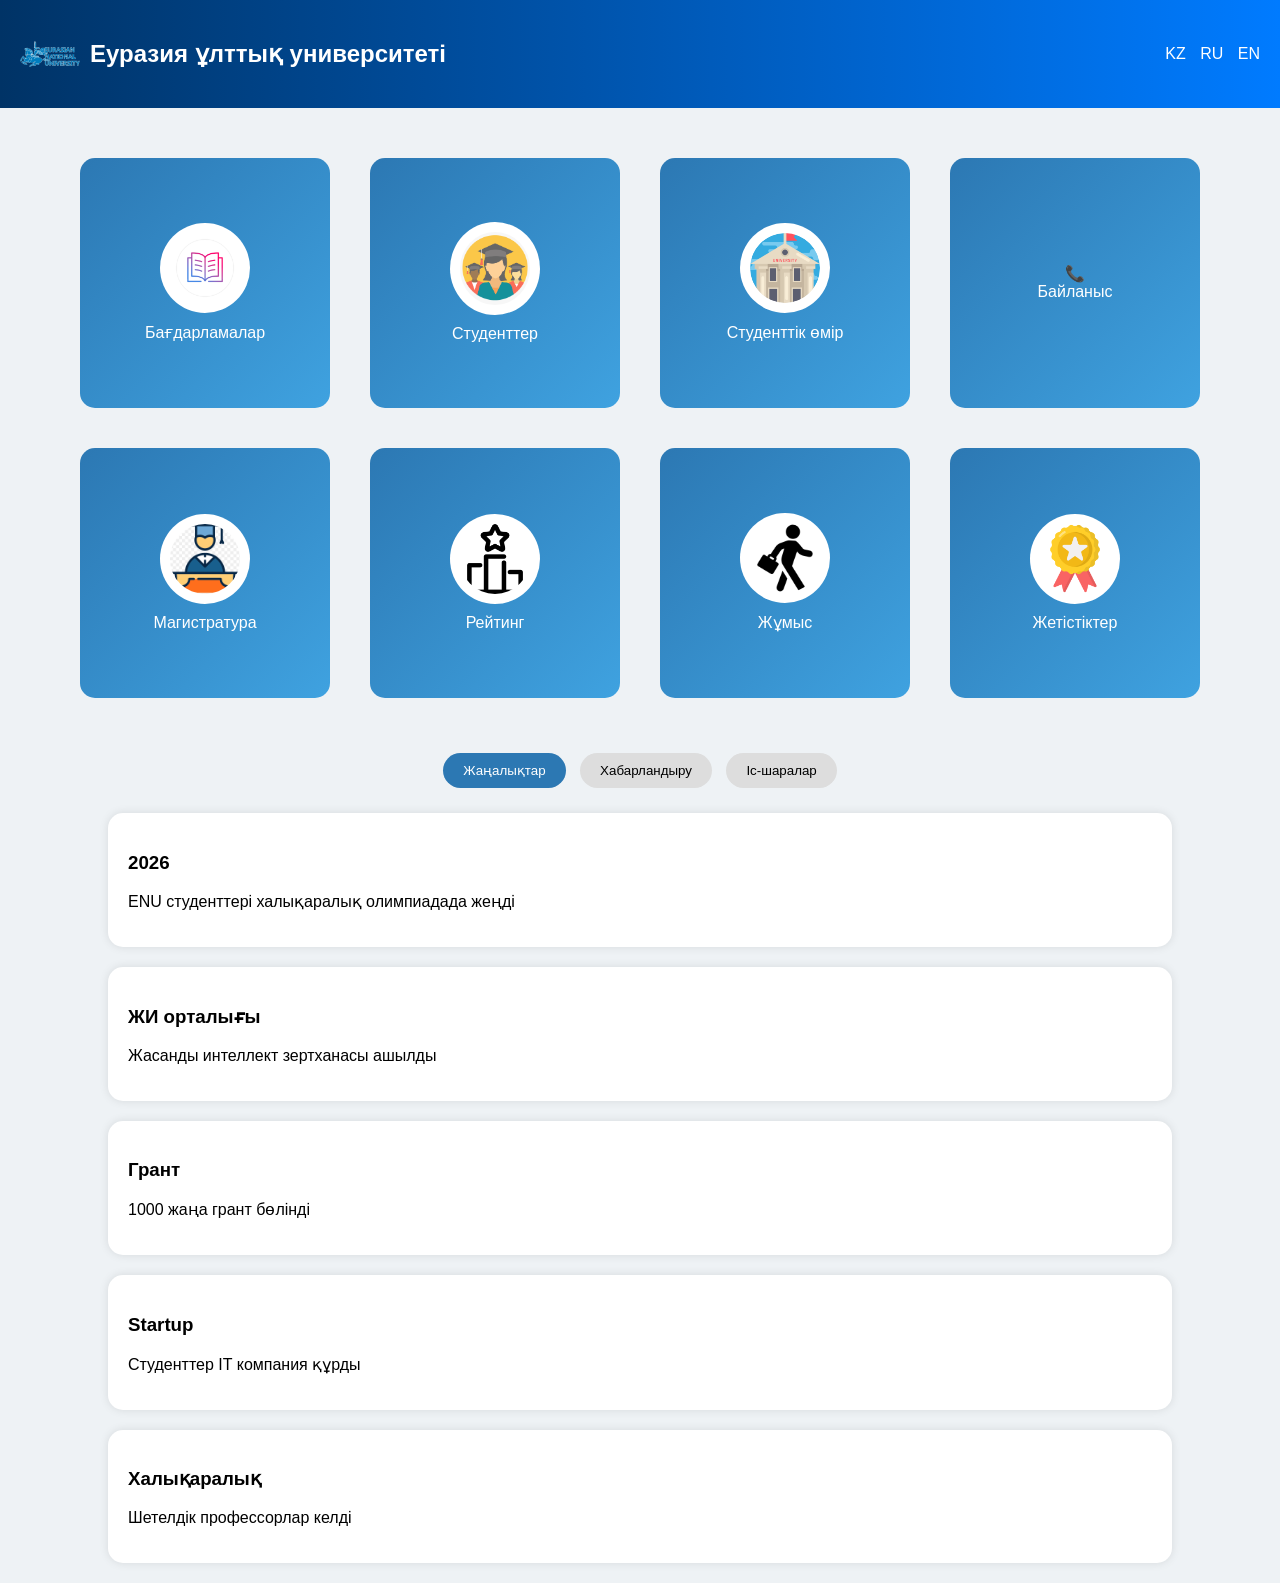
==== index.html @ 0699b09c "Add files via upload" ====
<HTML>
<HEAD>
<TITLE> ENU </TITLE>
<link rel="stylesheet" href="style.css">
</HEAD>

<BODY>

<header>
<div class="header-box">

<div class="logo-box">
<img src="logo.png">
<H2>Еуразия ұлттық университеті</H2>
</div>

<div class="lang">
<a href="#" onclick="changeLang('KZ')">KZ</a>
<a href="#" onclick="changeLang('RU')">RU</a>
<a href="#" onclick="changeLang('EN')">EN</a>
</div>

</div>
</header>

<!-- TILE MENU -->
<div class="grid">

<div class="tile" onclick="location.href='programs.html'">
<div>
<img src="book.png"><BR>
Бағдарламалар
</div>
</div>

<div class="tile" onclick="location.href='students.html'">
<div>
<img src="student.png"><BR>
Студенттер
</div>
</div>

<div class="tile" onclick="location.href='life.html'">
<div>
<img src="uni.png"><BR>
Студенттік өмір
</div>
</div>

<div class="tile" onclick="location.href='contact.html'">
<div>
📞<BR>
Байланыс
</div>
</div>

<div class="tile" onclick="location.href='masters.html'">
<div>
<img src="masters.png"><BR>
Магистратура
</div>
</div>

<div class="tile" onclick="location.href='rating.html'">
<div>
<img src="rating.png"><BR>
Рейтинг
</div>
</div>

<div class="tile" onclick="location.href='jobs.html'">
<div>
<img src="jobs.png"><BR>
Жұмыс
</div>
</div>

<div class="tile" onclick="location.href='achievements.html'">
<div>
<img src="ach.png"><BR>
Жетістіктер
</div>
</div>

</div>

<!-- TABS -->
<div class="tabs">
<button onclick="showTab('news')" class="active">Жаңалықтар</button>
<button onclick="showTab('ads')">Хабарландыру</button>
<button onclick="showTab('events')">Іс-шаралар</button>
</div>

<!-- NEWS -->
<div id="news">
<div class="news"><H3>2026</H3><P>ENU студенттері халықаралық олимпиадада жеңді</P></div>
<div class="news"><H3>ЖИ орталығы</H3><P>Жасанды интеллект зертханасы ашылды</P></div>
<div class="news"><H3>Грант</H3><P>1000 жаңа грант бөлінді</P></div>
<div class="news"><H3>Startup</H3><P>Студенттер IT компания құрды</P></div>
<div class="news"><H3>Халықаралық</H3><P>Шетелдік профессорлар келді</P></div>
</div>

<!-- ADS -->
<div id="ads" style="display:none;">
<div class="news"><H3>Стипендия</H3><P>Өтініш қабылдау басталды</P></div>
<div class="news"><H3>Құжат</H3><P>Құжат тапсыру жалғасуда</P></div>
</div>

<!-- EVENTS -->
<div id="events" style="display:none;">
<div class="news"><H3>Форум</H3><P>IT форум 2026 өтеді</P></div>
<div class="news"><H3>Хакатон</H3><P>48 сағат coding жарыс</P></div>
</div>

<!-- JS -->
<script>
function showTab(tab){
document.getElementById('news').style.display='none';
document.getElementById('ads').style.display='none';
document.getElementById('events').style.display='none';
document.getElementById(tab).style.display='block';
}

function changeLang(lang){
alert("Сайт тілі: "+lang);
}
</script>

</BODY>
</HTML>
---- style.css ----
body {
    margin: 0;
    font-family: Arial;
    background: #eef2f5;
}

/* HEADER */
header {
    background:  linear-gradient(90deg, #003366, #007BFF);
    color: white;
    padding: 20px;
}

/* HEADER FLEX */
.header-box {
    display: flex;
    justify-content: space-between;
    align-items: center;
}

.logo-box {
    display: flex;
    align-items: center;
}

.logo-box img {
    width: 60px;
    margin-right: 10px;
}

/* LANGUAGE */
.lang a {
    color: white;
    margin-left: 10px;
    text-decoration: none;
}

/* GRID */
.grid {
    display: flex;
    justify-content: center;
    flex-wrap: wrap;
    padding: 30px;
}

/* TILE */
.tile {
    width: 250px;
    height: 250px;
    margin: 20px;
    background: linear-gradient(135deg, #2c78b3, #3fa2e0);
    border-radius: 15px;
    color: white;
    display: flex;
    justify-content: center;
    align-items: center;
    text-align: center;
    transition: 0.3s;
    cursor: pointer;
}

.tile:hover {
    transform: scale(1.1);
}

/* ICON */
.tile img {
    width: 60px;
    margin-bottom: 10px;
}

/* NEWS */
.tabs {
    text-align: center;
}

.tabs button {
    padding: 10px 20px;
    margin: 5px;
    border-radius: 20px;
    border: none;
    background: #ddd;
}

.tabs .active {
    background: #2c78b3;
    color: white;
}

.news {
    background: white;
    margin: 20px;
    padding: 15px;
    border-radius: 10px;
}.tile {
    position: relative;
    overflow: hidden;
}

.tile::after {
    content: "";
    position: absolute;
    width: 100%;
    height: 100%;
    background: rgba(255,255,255,0.1);
    top: 0;
    left: -100%;
    transition: 0.5s;
}

.tile:hover::after {
    left: 0;
}.tile img {
    width: 70px;
    background: white;
    border-radius: 50%;
    padding: 10px;
}.news {
    background: white;
    margin: 20px auto;
    padding: 20px;
    border-radius: 15px;
    width: 80%;
    box-shadow: 0 0 10px rgba(0,0,0,0.1);
}.button {
    background: #2c78b3;
    color: white;
    padding: 12px 25px;
    border: none;
    border-radius: 25px;
    cursor: pointer;
}.tile img {
    width: 70px;
    background: white;
    border-radius: 50%;
    padding: 10px;
}
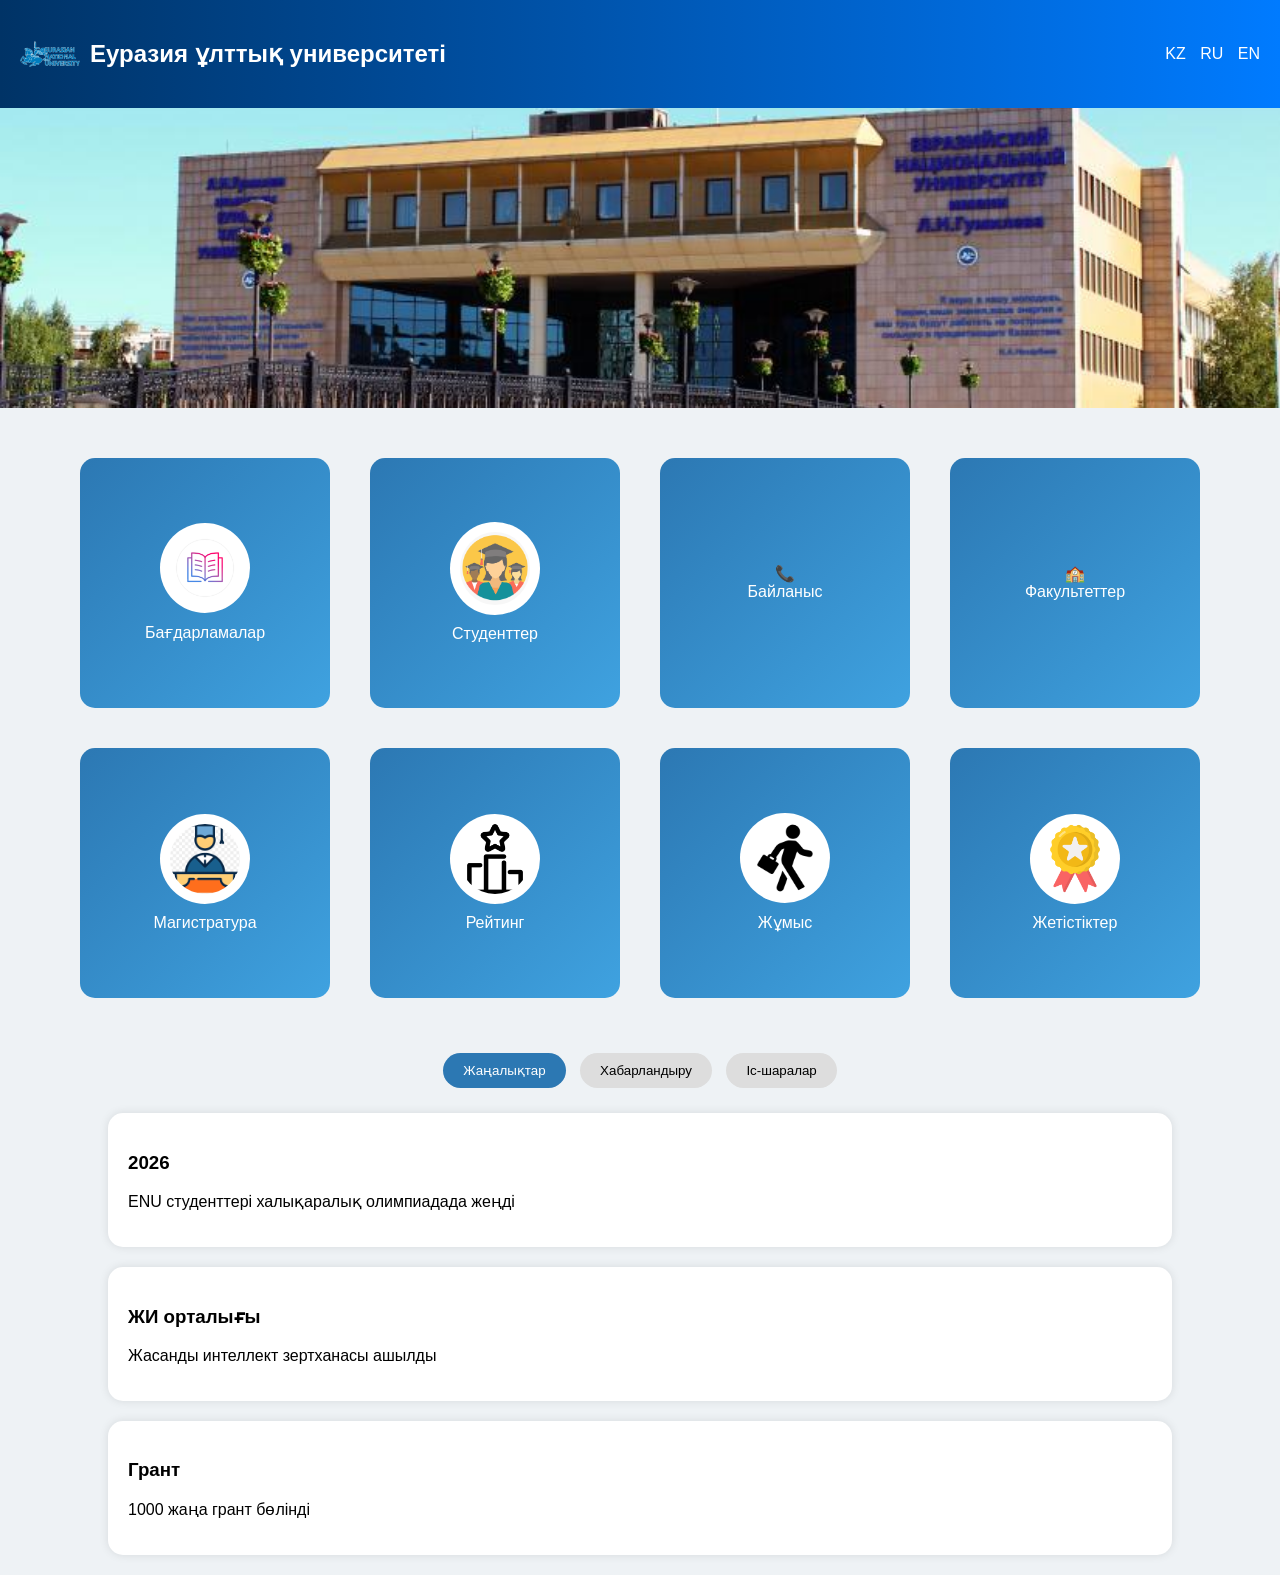
==== commit b38b4650: "Add files via upload" ====
--- a/index.html
+++ b/index.html
@@ -23,63 +23,44 @@
 </div>
 </header>
 
+<!-- SLIDER -->
+<div class="slider">
+<img id="slide" src="slide1.jpg">
+</div>
+
 <!-- TILE MENU -->
 <div class="grid">
 
 <div class="tile" onclick="location.href='programs.html'">
-<div>
-<img src="book.png"><BR>
-Бағдарламалар
-</div>
+<div><img src="book.png"><BR>Бағдарламалар</div>
 </div>
 
 <div class="tile" onclick="location.href='students.html'">
-<div>
-<img src="student.png"><BR>
-Студенттер
-</div>
-</div>
-
-<div class="tile" onclick="location.href='life.html'">
-<div>
-<img src="uni.png"><BR>
-Студенттік өмір
-</div>
+<div><img src="student.png"><BR>Студенттер</div>
 </div>
 
 <div class="tile" onclick="location.href='contact.html'">
-<div>
-📞<BR>
-Байланыс
+<div>📞<BR>Байланыс</div>
 </div>
+
+<div class="tile" onclick="location.href='faculty.html'">
+<div>🏫<BR>Факультеттер</div>
 </div>
 
 <div class="tile" onclick="location.href='masters.html'">
-<div>
-<img src="masters.png"><BR>
-Магистратура
-</div>
+<div><img src="masters.png"><BR>Магистратура</div>
 </div>
 
 <div class="tile" onclick="location.href='rating.html'">
-<div>
-<img src="rating.png"><BR>
-Рейтинг
-</div>
+<div><img src="rating.png"><BR>Рейтинг</div>
 </div>
 
 <div class="tile" onclick="location.href='jobs.html'">
-<div>
-<img src="jobs.png"><BR>
-Жұмыс
-</div>
+<div><img src="jobs.png"><BR>Жұмыс</div>
 </div>
 
 <div class="tile" onclick="location.href='achievements.html'">
-<div>
-<img src="ach.png"><BR>
-Жетістіктер
-</div>
+<div><img src="ach.png"><BR>Жетістіктер</div>
 </div>
 
 </div>
@@ -96,24 +77,21 @@
 <div class="news"><H3>2026</H3><P>ENU студенттері халықаралық олимпиадада жеңді</P></div>
 <div class="news"><H3>ЖИ орталығы</H3><P>Жасанды интеллект зертханасы ашылды</P></div>
 <div class="news"><H3>Грант</H3><P>1000 жаңа грант бөлінді</P></div>
-<div class="news"><H3>Startup</H3><P>Студенттер IT компания құрды</P></div>
-<div class="news"><H3>Халықаралық</H3><P>Шетелдік профессорлар келді</P></div>
 </div>
 
 <!-- ADS -->
 <div id="ads" style="display:none;">
 <div class="news"><H3>Стипендия</H3><P>Өтініш қабылдау басталды</P></div>
-<div class="news"><H3>Құжат</H3><P>Құжат тапсыру жалғасуда</P></div>
 </div>
 
 <!-- EVENTS -->
 <div id="events" style="display:none;">
 <div class="news"><H3>Форум</H3><P>IT форум 2026 өтеді</P></div>
-<div class="news"><H3>Хакатон</H3><P>48 сағат coding жарыс</P></div>
 </div>
 
 <!-- JS -->
 <script>
+
 function showTab(tab){
 document.getElementById('news').style.display='none';
 document.getElementById('ads').style.display='none';
@@ -124,6 +102,16 @@
 function changeLang(lang){
 alert("Сайт тілі: "+lang);
 }
+
+let images = ["slide1.jpg","slide2.jpg","slide3.jpg"];
+let i = 0;
+
+setInterval(function(){
+i++;
+if(i >= images.length) i = 0;
+document.getElementById("slide").src = images[i];
+}, 2000);
+
 </script>
 
 </BODY>
--- a/style.css
+++ b/style.css
@@ -134,4 +134,8 @@
     background: white;
     border-radius: 50%;
     padding: 10px;
+}.slider img {
+    width: 100%;
+    height: 300px;
+    object-fit: cover;
 }
